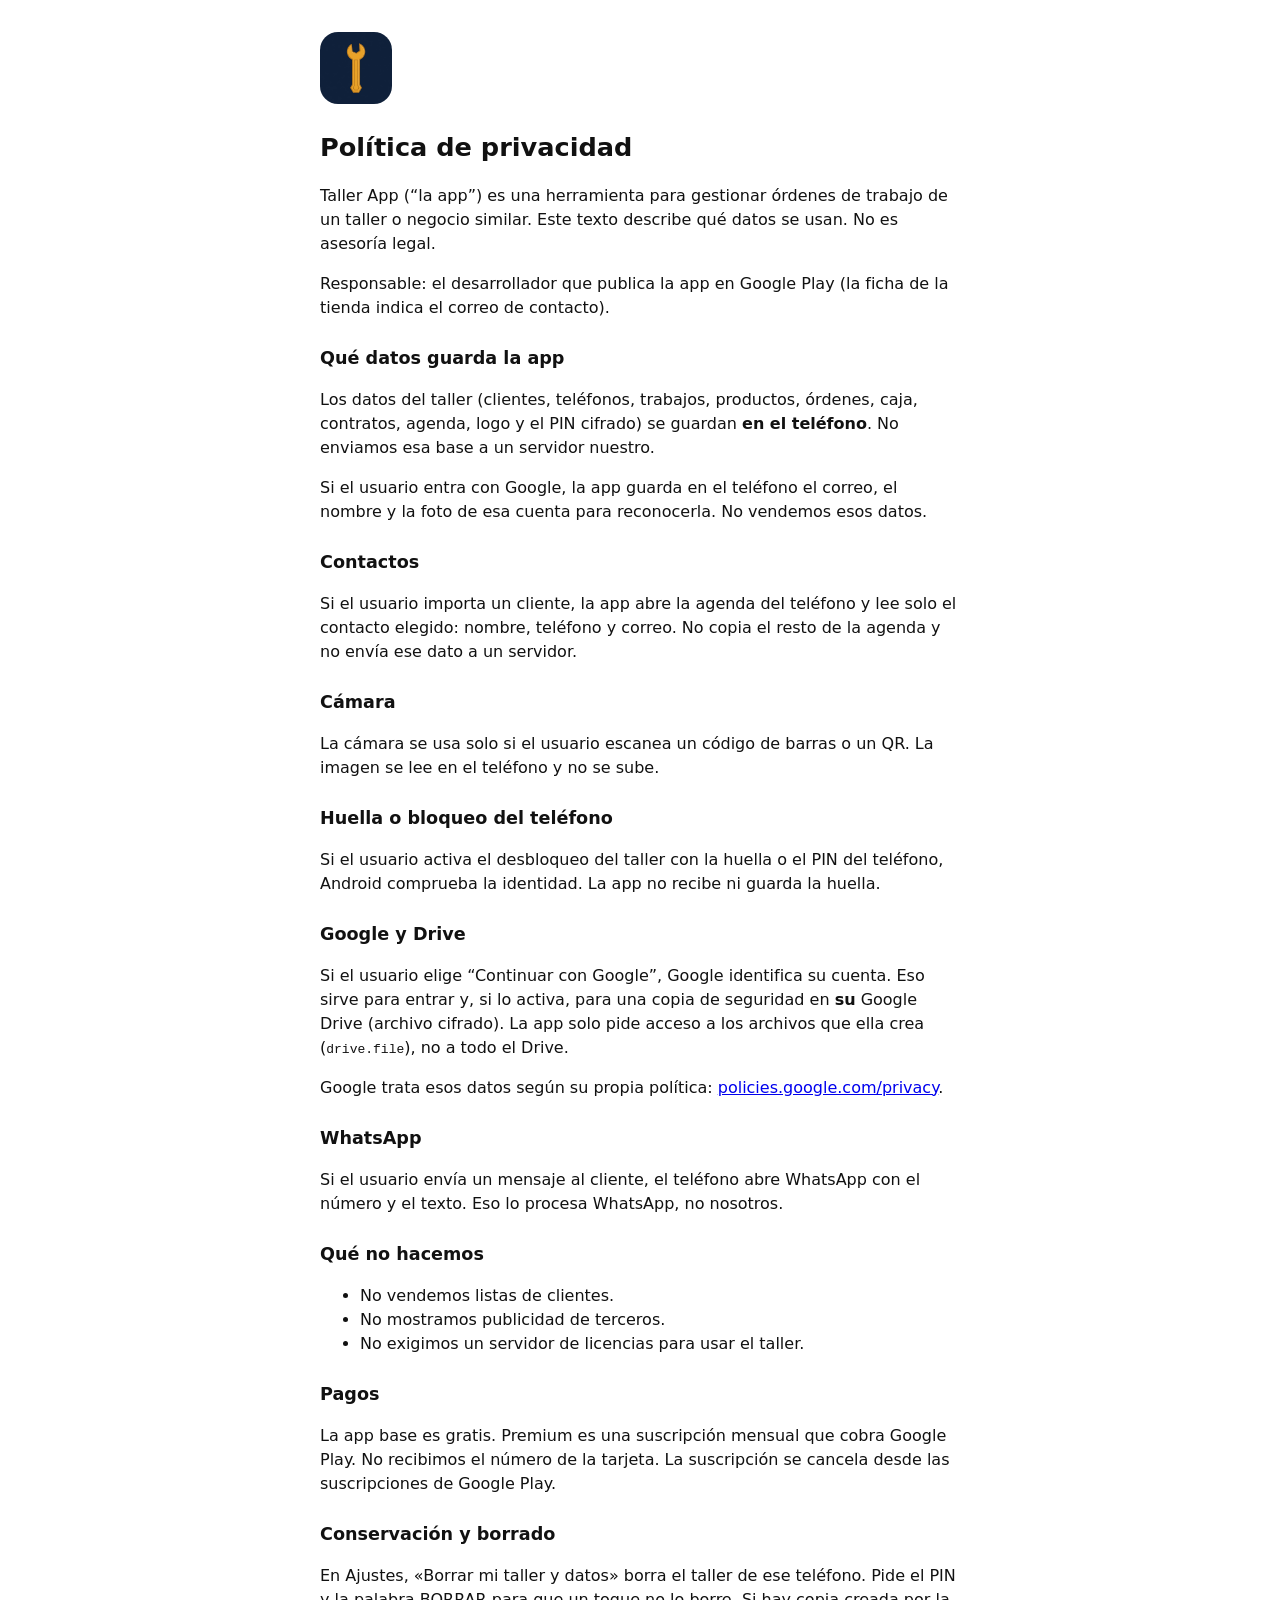
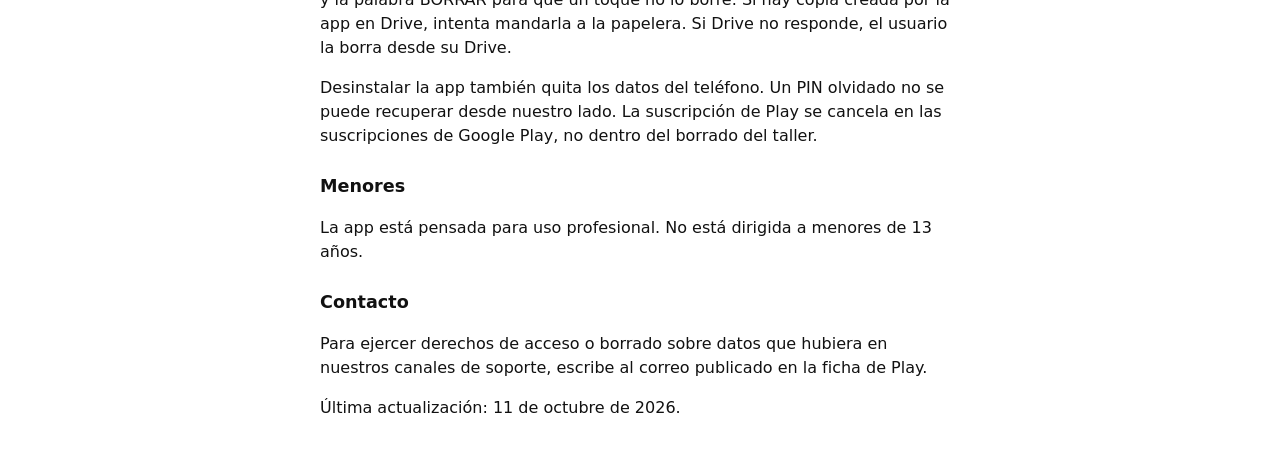
==== index.html @ 1e2e324b "Publica la politica de privacidad de Taller App" ====
<!DOCTYPE html>
<html lang="es">
<head>
  <meta charset="UTF-8" />
  <meta name="viewport" content="width=device-width, initial-scale=1" />
  <title>Política de privacidad — Taller App</title>
  <style>
    body { font-family: system-ui, sans-serif; max-width: 40rem; margin: 2rem auto; padding: 0 1rem; line-height: 1.5; color: #111; }
    h1 { font-size: 1.6rem; }
    h2 { font-size: 1.1rem; margin-top: 1.6rem; }
    img { border-radius: 18px; }
  </style>
</head>
<body>
  <p><img src="icono.png" alt="" width="72" height="72" /></p>
  <h1>Política de privacidad</h1>
  <p>Taller App (“la app”) es una herramienta para gestionar órdenes de trabajo de un taller o negocio similar. Este texto describe qué datos se usan. No es asesoría legal.</p>
  <p>Responsable: el desarrollador que publica la app en Google Play (la ficha de la tienda indica el correo de contacto).</p>

  <h2>Qué datos guarda la app</h2>
  <p>Los datos del taller (clientes, teléfonos, trabajos, productos, órdenes, caja, contratos, agenda, logo y el PIN cifrado) se guardan <strong>en el teléfono</strong>. No enviamos esa base a un servidor nuestro.</p>
  <p>Si el usuario entra con Google, la app guarda en el teléfono el correo, el nombre y la foto de esa cuenta para reconocerla. No vendemos esos datos.</p>

  <h2>Contactos</h2>
  <p>Si el usuario importa un cliente, la app abre la agenda del teléfono y lee solo el contacto elegido: nombre, teléfono y correo. No copia el resto de la agenda y no envía ese dato a un servidor.</p>

  <h2>Cámara</h2>
  <p>La cámara se usa solo si el usuario escanea un código de barras o un QR. La imagen se lee en el teléfono y no se sube.</p>

  <h2>Huella o bloqueo del teléfono</h2>
  <p>Si el usuario activa el desbloqueo del taller con la huella o el PIN del teléfono, Android comprueba la identidad. La app no recibe ni guarda la huella.</p>

  <h2>Google y Drive</h2>
  <p>Si el usuario elige “Continuar con Google”, Google identifica su cuenta. Eso sirve para entrar y, si lo activa, para una copia de seguridad en <strong>su</strong> Google Drive (archivo cifrado). La app solo pide acceso a los archivos que ella crea (<code>drive.file</code>), no a todo el Drive.</p>
  <p>Google trata esos datos según su propia política: <a href="https://policies.google.com/privacy">policies.google.com/privacy</a>.</p>

  <h2>WhatsApp</h2>
  <p>Si el usuario envía un mensaje al cliente, el teléfono abre WhatsApp con el número y el texto. Eso lo procesa WhatsApp, no nosotros.</p>

  <h2>Qué no hacemos</h2>
  <ul>
    <li>No vendemos listas de clientes.</li>
    <li>No mostramos publicidad de terceros.</li>
    <li>No exigimos un servidor de licencias para usar el taller.</li>
  </ul>

  <h2>Pagos</h2>
  <p>La app base es gratis. Premium es una suscripción mensual que cobra Google Play. No recibimos el número de la tarjeta. La suscripción se cancela desde las suscripciones de Google Play.</p>

  <h2>Conservación y borrado</h2>
  <p>En Ajustes, «Borrar mi taller y datos» borra el taller de ese teléfono. Pide el PIN y la palabra BORRAR para que un toque no lo borre. Si hay copia creada por la app en Drive, intenta mandarla a la papelera. Si Drive no responde, el usuario la borra desde su Drive.</p>
  <p>Desinstalar la app también quita los datos del teléfono. Un PIN olvidado no se puede recuperar desde nuestro lado. La suscripción de Play se cancela en las suscripciones de Google Play, no dentro del borrado del taller.</p>

  <h2>Menores</h2>
  <p>La app está pensada para uso profesional. No está dirigida a menores de 13 años.</p>

  <h2>Contacto</h2>
  <p>Para ejercer derechos de acceso o borrado sobre datos que hubiera en nuestros canales de soporte, escribe al correo publicado en la ficha de Play.</p>
  <p>Última actualización: 11 de octubre de 2026.</p>
</body>
</html>
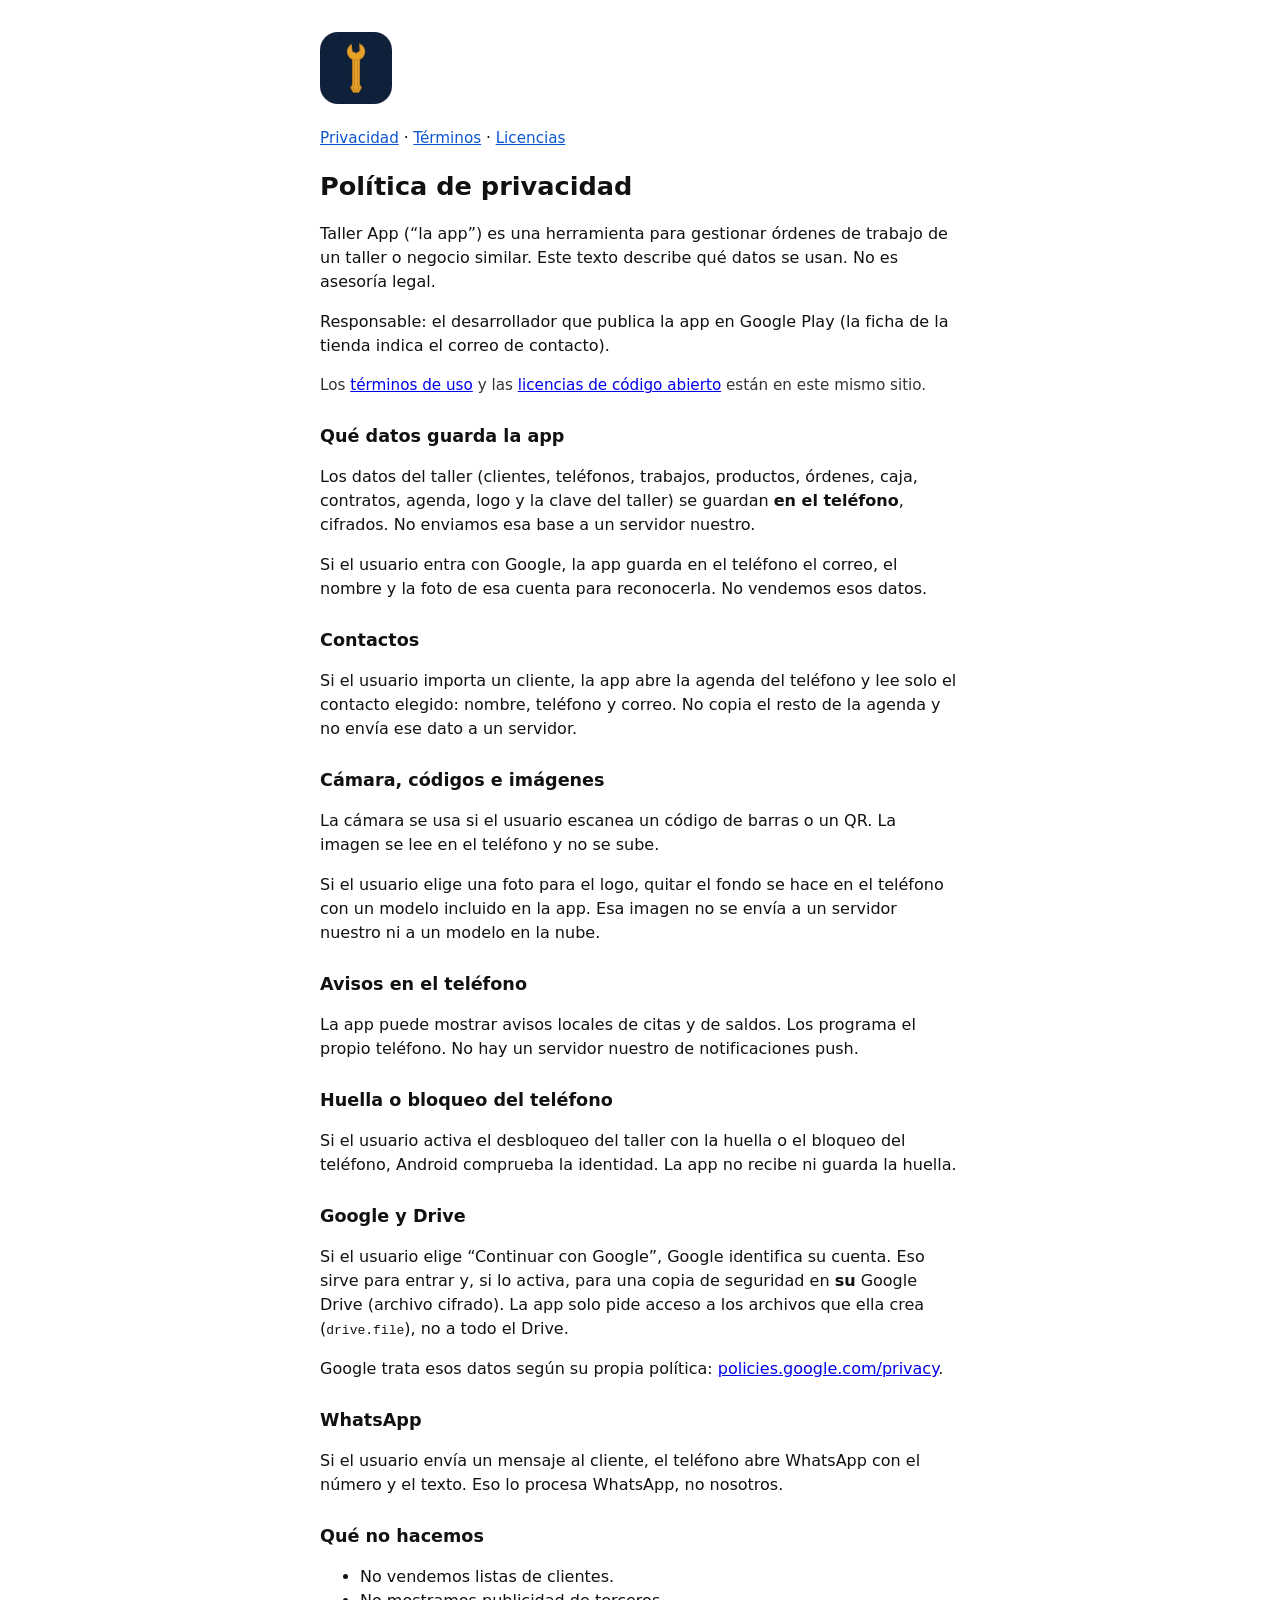
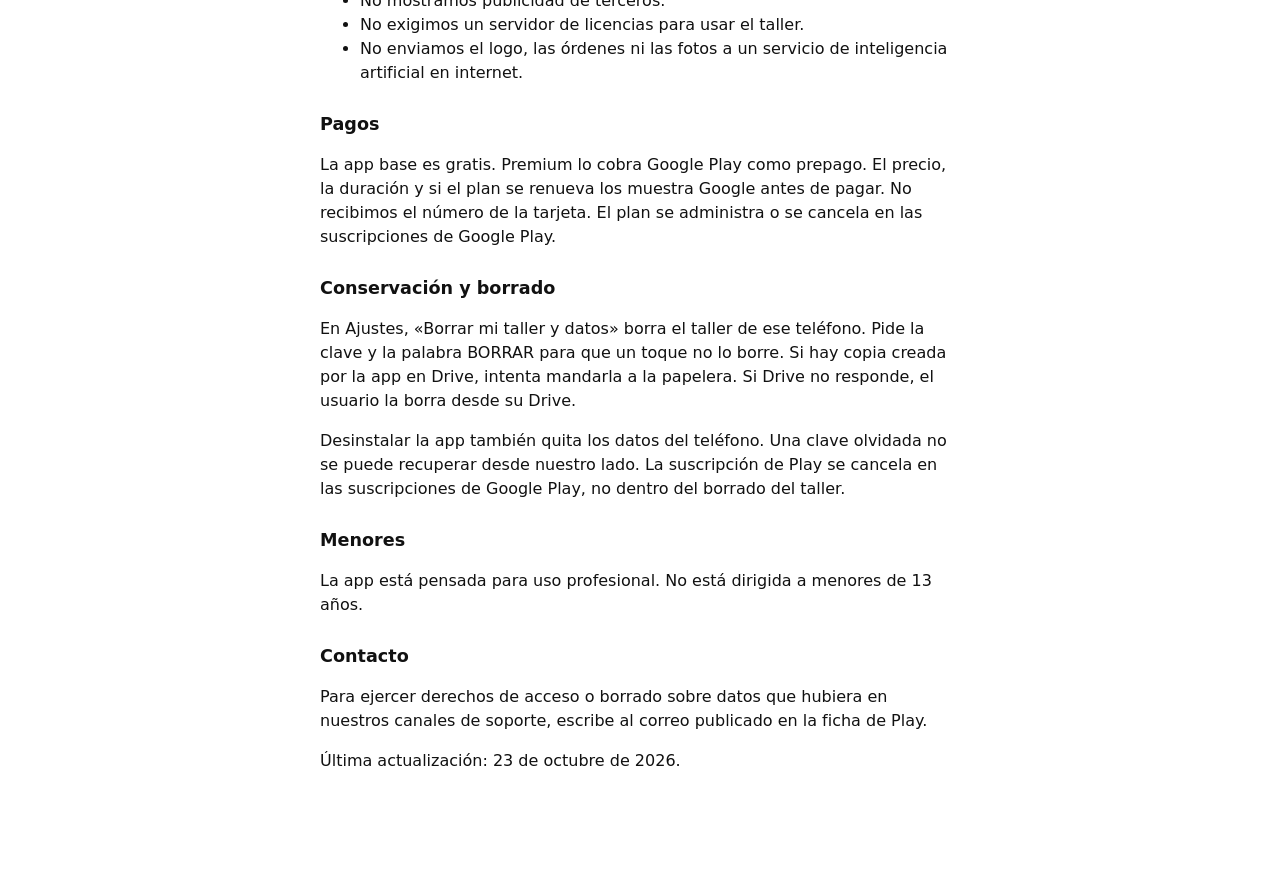
==== commit ec4988b9: "Publica terminos, licencias de codigo abierto y actualiza la privacidad. El sitio de Play ahora incl" ====
--- a/index.html
+++ b/index.html
@@ -5,30 +5,43 @@
   <meta name="viewport" content="width=device-width, initial-scale=1" />
   <title>Política de privacidad — Taller App</title>
   <style>
-    body { font-family: system-ui, sans-serif; max-width: 40rem; margin: 2rem auto; padding: 0 1rem; line-height: 1.5; color: #111; }
+    body { font-family: system-ui, sans-serif; max-width: 40rem; margin: 2rem auto; padding: 0 1rem 3rem; line-height: 1.5; color: #111; }
     h1 { font-size: 1.6rem; }
     h2 { font-size: 1.1rem; margin-top: 1.6rem; }
     img { border-radius: 18px; }
+    nav { font-size: 0.95rem; }
+    nav a { color: #0b57d0; }
+    .note { color: #333; font-size: 0.95rem; }
   </style>
 </head>
 <body>
   <p><img src="icono.png" alt="" width="72" height="72" /></p>
+  <nav>
+    <a href="./" aria-current="page">Privacidad</a>
+    · <a href="terminos.html">Términos</a>
+    · <a href="licencias.html">Licencias</a>
+  </nav>
   <h1>Política de privacidad</h1>
   <p>Taller App (“la app”) es una herramienta para gestionar órdenes de trabajo de un taller o negocio similar. Este texto describe qué datos se usan. No es asesoría legal.</p>
   <p>Responsable: el desarrollador que publica la app en Google Play (la ficha de la tienda indica el correo de contacto).</p>
+  <p class="note">Los <a href="terminos.html">términos de uso</a> y las <a href="licencias.html">licencias de código abierto</a> están en este mismo sitio.</p>
 
   <h2>Qué datos guarda la app</h2>
-  <p>Los datos del taller (clientes, teléfonos, trabajos, productos, órdenes, caja, contratos, agenda, logo y el PIN cifrado) se guardan <strong>en el teléfono</strong>. No enviamos esa base a un servidor nuestro.</p>
+  <p>Los datos del taller (clientes, teléfonos, trabajos, productos, órdenes, caja, contratos, agenda, logo y la clave del taller) se guardan <strong>en el teléfono</strong>, cifrados. No enviamos esa base a un servidor nuestro.</p>
   <p>Si el usuario entra con Google, la app guarda en el teléfono el correo, el nombre y la foto de esa cuenta para reconocerla. No vendemos esos datos.</p>
 
   <h2>Contactos</h2>
   <p>Si el usuario importa un cliente, la app abre la agenda del teléfono y lee solo el contacto elegido: nombre, teléfono y correo. No copia el resto de la agenda y no envía ese dato a un servidor.</p>
 
-  <h2>Cámara</h2>
-  <p>La cámara se usa solo si el usuario escanea un código de barras o un QR. La imagen se lee en el teléfono y no se sube.</p>
+  <h2>Cámara, códigos e imágenes</h2>
+  <p>La cámara se usa si el usuario escanea un código de barras o un QR. La imagen se lee en el teléfono y no se sube.</p>
+  <p>Si el usuario elige una foto para el logo, quitar el fondo se hace en el teléfono con un modelo incluido en la app. Esa imagen no se envía a un servidor nuestro ni a un modelo en la nube.</p>
+
+  <h2>Avisos en el teléfono</h2>
+  <p>La app puede mostrar avisos locales de citas y de saldos. Los programa el propio teléfono. No hay un servidor nuestro de notificaciones push.</p>
 
   <h2>Huella o bloqueo del teléfono</h2>
-  <p>Si el usuario activa el desbloqueo del taller con la huella o el PIN del teléfono, Android comprueba la identidad. La app no recibe ni guarda la huella.</p>
+  <p>Si el usuario activa el desbloqueo del taller con la huella o el bloqueo del teléfono, Android comprueba la identidad. La app no recibe ni guarda la huella.</p>
 
   <h2>Google y Drive</h2>
   <p>Si el usuario elige “Continuar con Google”, Google identifica su cuenta. Eso sirve para entrar y, si lo activa, para una copia de seguridad en <strong>su</strong> Google Drive (archivo cifrado). La app solo pide acceso a los archivos que ella crea (<code>drive.file</code>), no a todo el Drive.</p>
@@ -42,20 +55,21 @@
     <li>No vendemos listas de clientes.</li>
     <li>No mostramos publicidad de terceros.</li>
     <li>No exigimos un servidor de licencias para usar el taller.</li>
+    <li>No enviamos el logo, las órdenes ni las fotos a un servicio de inteligencia artificial en internet.</li>
   </ul>
 
   <h2>Pagos</h2>
-  <p>La app base es gratis. Premium es una suscripción mensual que cobra Google Play. No recibimos el número de la tarjeta. La suscripción se cancela desde las suscripciones de Google Play.</p>
+  <p>La app base es gratis. Premium lo cobra Google Play como prepago. El precio, la duración y si el plan se renueva los muestra Google antes de pagar. No recibimos el número de la tarjeta. El plan se administra o se cancela en las suscripciones de Google Play.</p>
 
   <h2>Conservación y borrado</h2>
-  <p>En Ajustes, «Borrar mi taller y datos» borra el taller de ese teléfono. Pide el PIN y la palabra BORRAR para que un toque no lo borre. Si hay copia creada por la app en Drive, intenta mandarla a la papelera. Si Drive no responde, el usuario la borra desde su Drive.</p>
-  <p>Desinstalar la app también quita los datos del teléfono. Un PIN olvidado no se puede recuperar desde nuestro lado. La suscripción de Play se cancela en las suscripciones de Google Play, no dentro del borrado del taller.</p>
+  <p>En Ajustes, «Borrar mi taller y datos» borra el taller de ese teléfono. Pide la clave y la palabra BORRAR para que un toque no lo borre. Si hay copia creada por la app en Drive, intenta mandarla a la papelera. Si Drive no responde, el usuario la borra desde su Drive.</p>
+  <p>Desinstalar la app también quita los datos del teléfono. Una clave olvidada no se puede recuperar desde nuestro lado. La suscripción de Play se cancela en las suscripciones de Google Play, no dentro del borrado del taller.</p>
 
   <h2>Menores</h2>
   <p>La app está pensada para uso profesional. No está dirigida a menores de 13 años.</p>
 
   <h2>Contacto</h2>
   <p>Para ejercer derechos de acceso o borrado sobre datos que hubiera en nuestros canales de soporte, escribe al correo publicado en la ficha de Play.</p>
-  <p>Última actualización: 11 de octubre de 2026.</p>
+  <p>Última actualización: 23 de octubre de 2026.</p>
 </body>
 </html>
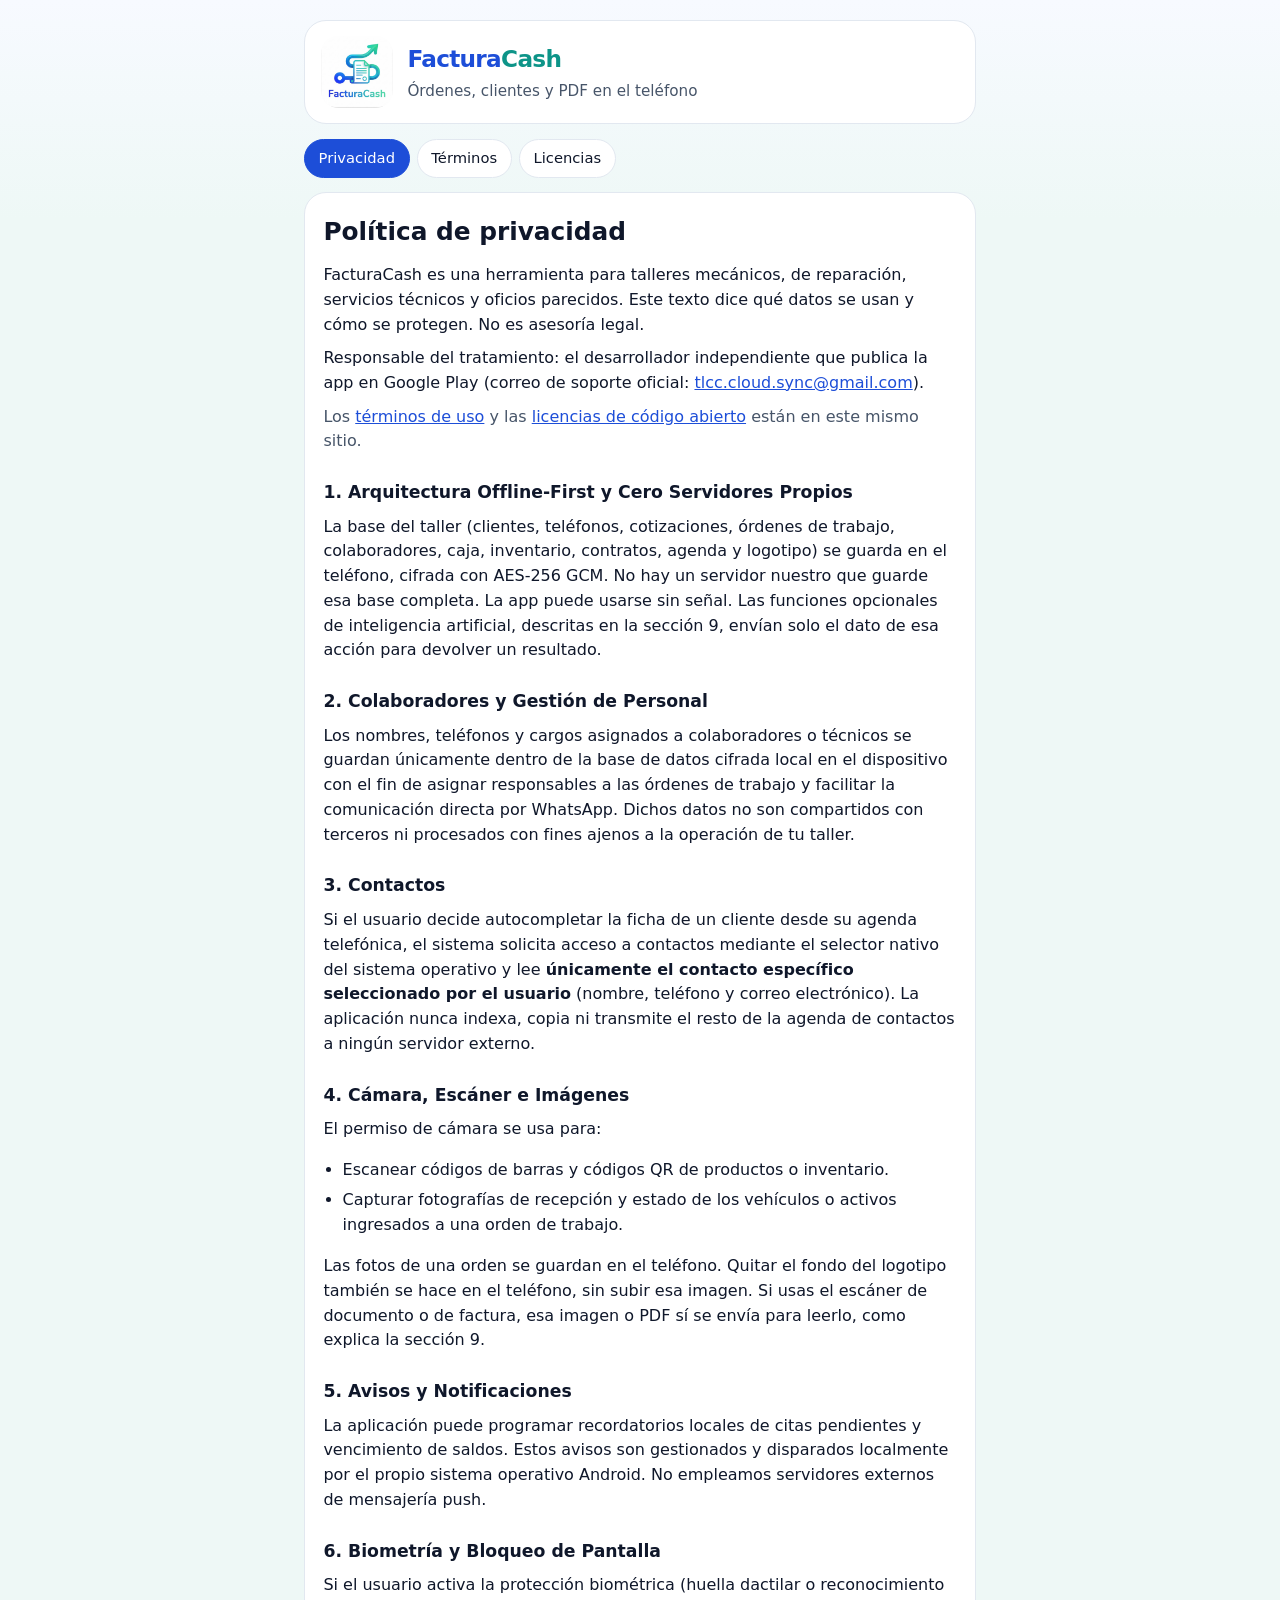
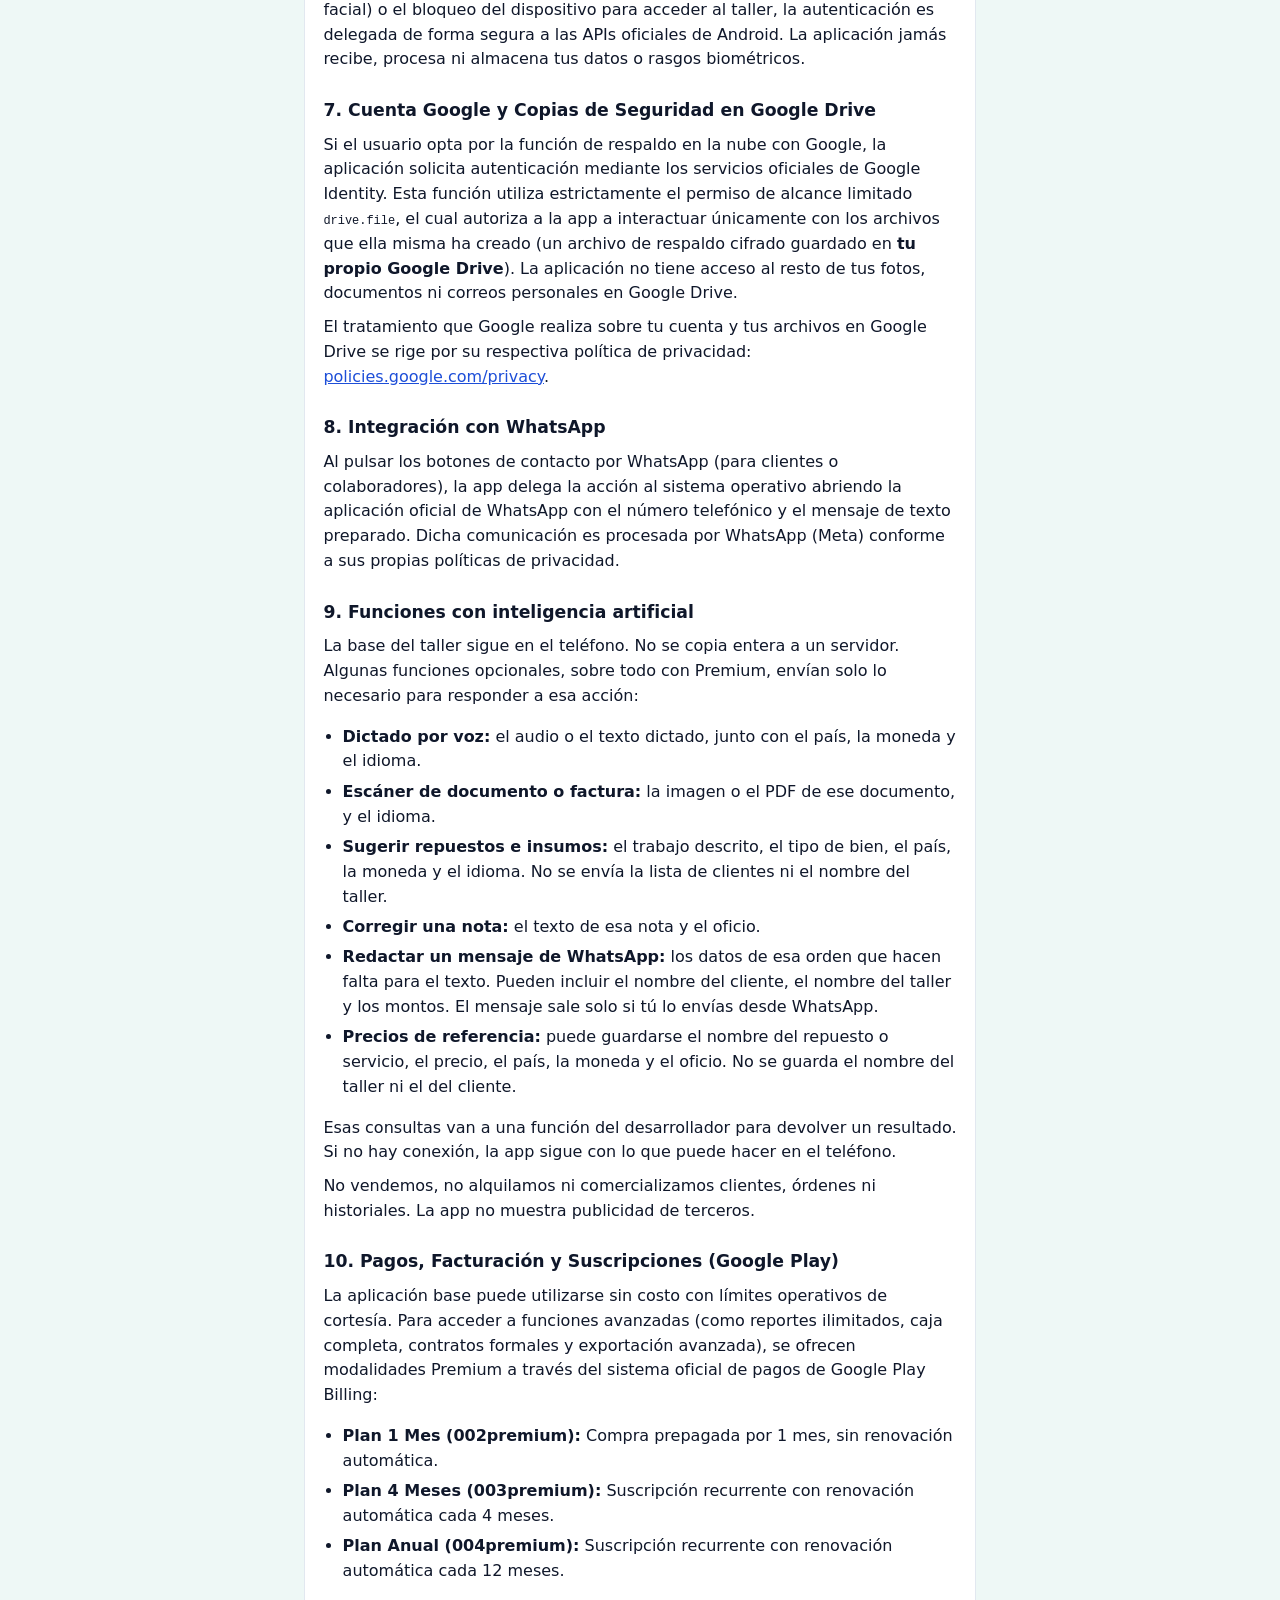
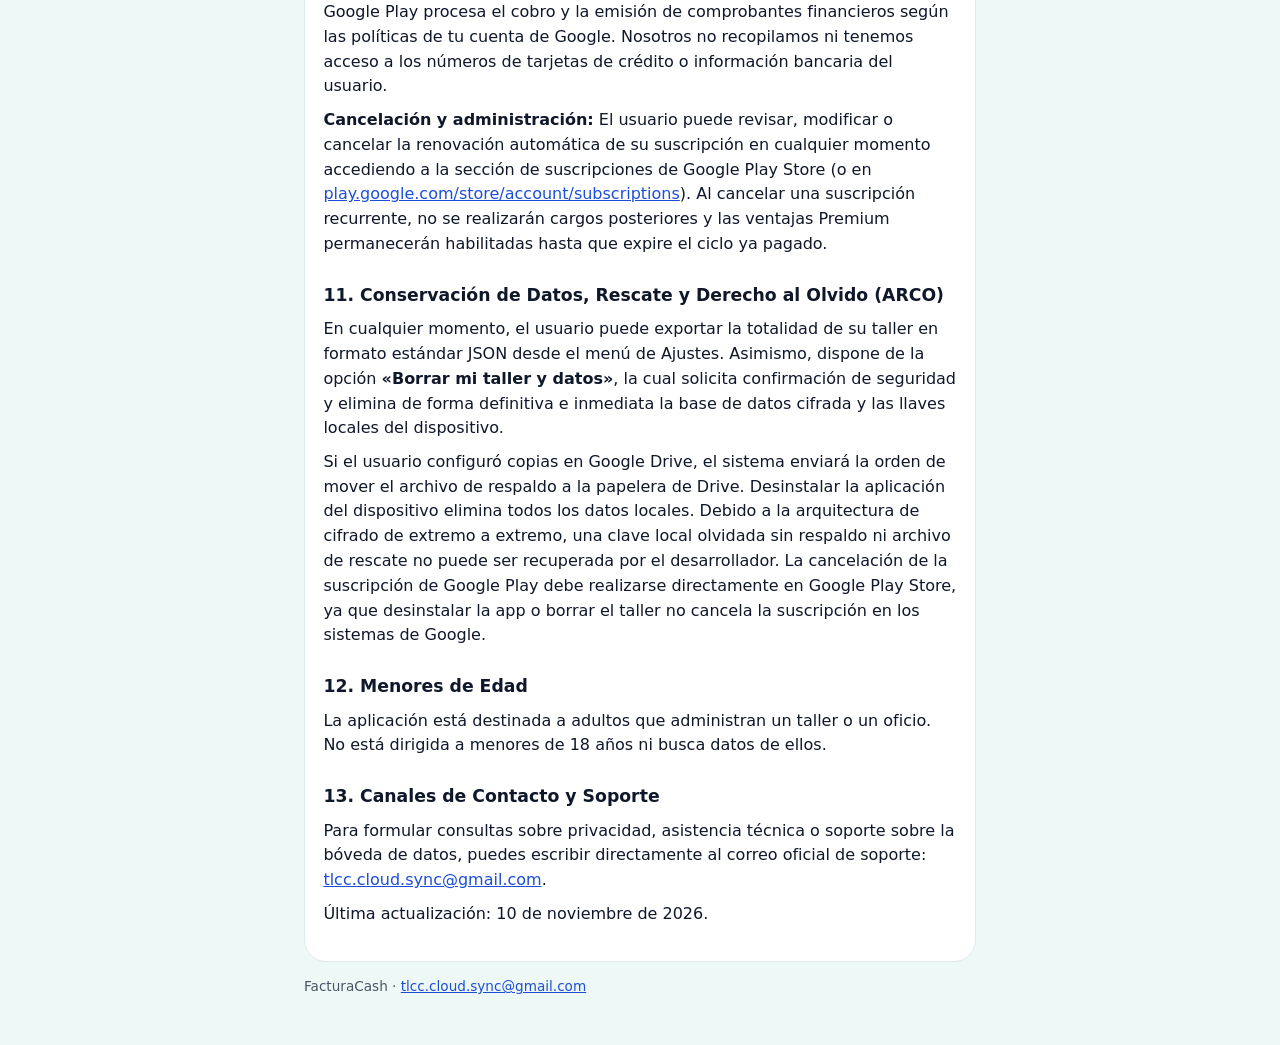
==== commit 8c27af30: "Publica la pagina de FacturaCash con privacidad, terminos y licencias." ====
--- a/index.html
+++ b/index.html
@@ -3,73 +3,95 @@
 <head>
   <meta charset="UTF-8" />
   <meta name="viewport" content="width=device-width, initial-scale=1" />
-  <title>Política de privacidad — Taller App</title>
-  <style>
-    body { font-family: system-ui, sans-serif; max-width: 40rem; margin: 2rem auto; padding: 0 1rem 3rem; line-height: 1.5; color: #111; }
-    h1 { font-size: 1.6rem; }
-    h2 { font-size: 1.1rem; margin-top: 1.6rem; }
-    img { border-radius: 18px; }
-    nav { font-size: 0.95rem; }
-    nav a { color: #0b57d0; }
-    .note { color: #333; font-size: 0.95rem; }
-  </style>
+  <title>Política de privacidad — FacturaCash</title>
+  <link rel="stylesheet" href="styles.css" />
+  <link rel="icon" href="icono.png" />
 </head>
 <body>
-  <p><img src="icono.png" alt="" width="72" height="72" /></p>
+  <div class="wrap">
+  <header class="top">
+    <img src="icono.png" alt="" width="72" height="72" />
+    <div>
+      <p class="brand"><span class="a">Factura</span><span class="b">Cash</span></p>
+      <p class="tag">Órdenes, clientes y PDF en el teléfono</p>
+    </div>
+  </header>
   <nav>
     <a href="./" aria-current="page">Privacidad</a>
-    · <a href="terminos.html">Términos</a>
-    · <a href="licencias.html">Licencias</a>
+    <a href="terminos.html">Términos</a>
+    <a href="licencias.html">Licencias</a>
   </nav>
+  <main>
   <h1>Política de privacidad</h1>
-  <p>Taller App (“la app”) es una herramienta para gestionar órdenes de trabajo de un taller o negocio similar. Este texto describe qué datos se usan. No es asesoría legal.</p>
-  <p>Responsable: el desarrollador que publica la app en Google Play (la ficha de la tienda indica el correo de contacto).</p>
+  <p>FacturaCash es una herramienta para talleres mecánicos, de reparación, servicios técnicos y oficios parecidos. Este texto dice qué datos se usan y cómo se protegen. No es asesoría legal.</p>
+  <p>Responsable del tratamiento: el desarrollador independiente que publica la app en Google Play (correo de soporte oficial: <a href="mailto:tlcc.cloud.sync@gmail.com">tlcc.cloud.sync@gmail.com</a>).</p>
   <p class="note">Los <a href="terminos.html">términos de uso</a> y las <a href="licencias.html">licencias de código abierto</a> están en este mismo sitio.</p>
 
-  <h2>Qué datos guarda la app</h2>
-  <p>Los datos del taller (clientes, teléfonos, trabajos, productos, órdenes, caja, contratos, agenda, logo y la clave del taller) se guardan <strong>en el teléfono</strong>, cifrados. No enviamos esa base a un servidor nuestro.</p>
-  <p>Si el usuario entra con Google, la app guarda en el teléfono el correo, el nombre y la foto de esa cuenta para reconocerla. No vendemos esos datos.</p>
+  <h2>1. Arquitectura Offline-First y Cero Servidores Propios</h2>
+  <p>La base del taller (clientes, teléfonos, cotizaciones, órdenes de trabajo, colaboradores, caja, inventario, contratos, agenda y logotipo) se guarda en el teléfono, cifrada con AES-256 GCM. No hay un servidor nuestro que guarde esa base completa. La app puede usarse sin señal. Las funciones opcionales de inteligencia artificial, descritas en la sección 9, envían solo el dato de esa acción para devolver un resultado.</p>
 
-  <h2>Contactos</h2>
-  <p>Si el usuario importa un cliente, la app abre la agenda del teléfono y lee solo el contacto elegido: nombre, teléfono y correo. No copia el resto de la agenda y no envía ese dato a un servidor.</p>
+  <h2>2. Colaboradores y Gestión de Personal</h2>
+  <p>Los nombres, teléfonos y cargos asignados a colaboradores o técnicos se guardan únicamente dentro de la base de datos cifrada local en el dispositivo con el fin de asignar responsables a las órdenes de trabajo y facilitar la comunicación directa por WhatsApp. Dichos datos no son compartidos con terceros ni procesados con fines ajenos a la operación de tu taller.</p>
 
-  <h2>Cámara, códigos e imágenes</h2>
-  <p>La cámara se usa si el usuario escanea un código de barras o un QR. La imagen se lee en el teléfono y no se sube.</p>
-  <p>Si el usuario elige una foto para el logo, quitar el fondo se hace en el teléfono con un modelo incluido en la app. Esa imagen no se envía a un servidor nuestro ni a un modelo en la nube.</p>
+  <h2>3. Contactos</h2>
+  <p>Si el usuario decide autocompletar la ficha de un cliente desde su agenda telefónica, el sistema solicita acceso a contactos mediante el selector nativo del sistema operativo y lee <strong>únicamente el contacto específico seleccionado por el usuario</strong> (nombre, teléfono y correo electrónico). La aplicación nunca indexa, copia ni transmite el resto de la agenda de contactos a ningún servidor externo.</p>
 
-  <h2>Avisos en el teléfono</h2>
-  <p>La app puede mostrar avisos locales de citas y de saldos. Los programa el propio teléfono. No hay un servidor nuestro de notificaciones push.</p>
+  <h2>4. Cámara, Escáner e Imágenes</h2>
+  <p>El permiso de cámara se usa para:</p>
+  <ul>
+    <li>Escanear códigos de barras y códigos QR de productos o inventario.</li>
+    <li>Capturar fotografías de recepción y estado de los vehículos o activos ingresados a una orden de trabajo.</li>
+  </ul>
+  <p>Las fotos de una orden se guardan en el teléfono. Quitar el fondo del logotipo también se hace en el teléfono, sin subir esa imagen. Si usas el escáner de documento o de factura, esa imagen o PDF sí se envía para leerlo, como explica la sección 9.</p>
 
-  <h2>Huella o bloqueo del teléfono</h2>
-  <p>Si el usuario activa el desbloqueo del taller con la huella o el bloqueo del teléfono, Android comprueba la identidad. La app no recibe ni guarda la huella.</p>
+  <h2>5. Avisos y Notificaciones</h2>
+  <p>La aplicación puede programar recordatorios locales de citas pendientes y vencimiento de saldos. Estos avisos son gestionados y disparados localmente por el propio sistema operativo Android. No empleamos servidores externos de mensajería push.</p>
 
-  <h2>Google y Drive</h2>
-  <p>Si el usuario elige “Continuar con Google”, Google identifica su cuenta. Eso sirve para entrar y, si lo activa, para una copia de seguridad en <strong>su</strong> Google Drive (archivo cifrado). La app solo pide acceso a los archivos que ella crea (<code>drive.file</code>), no a todo el Drive.</p>
-  <p>Google trata esos datos según su propia política: <a href="https://policies.google.com/privacy">policies.google.com/privacy</a>.</p>
+  <h2>6. Biometría y Bloqueo de Pantalla</h2>
+  <p>Si el usuario activa la protección biométrica (huella dactilar o reconocimiento facial) o el bloqueo del dispositivo para acceder al taller, la autenticación es delegada de forma segura a las APIs oficiales de Android. La aplicación jamás recibe, procesa ni almacena tus datos o rasgos biométricos.</p>
 
-  <h2>WhatsApp</h2>
-  <p>Si el usuario envía un mensaje al cliente, el teléfono abre WhatsApp con el número y el texto. Eso lo procesa WhatsApp, no nosotros.</p>
+  <h2>7. Cuenta Google y Copias de Seguridad en Google Drive</h2>
+  <p>Si el usuario opta por la función de respaldo en la nube con Google, la aplicación solicita autenticación mediante los servicios oficiales de Google Identity. Esta función utiliza estrictamente el permiso de alcance limitado <code>drive.file</code>, el cual autoriza a la app a interactuar únicamente con los archivos que ella misma ha creado (un archivo de respaldo cifrado guardado en <strong>tu propio Google Drive</strong>). La aplicación no tiene acceso al resto de tus fotos, documentos ni correos personales en Google Drive.</p>
+  <p>El tratamiento que Google realiza sobre tu cuenta y tus archivos en Google Drive se rige por su respectiva política de privacidad: <a href="https://policies.google.com/privacy" target="_blank" rel="noopener">policies.google.com/privacy</a>.</p>
 
-  <h2>Qué no hacemos</h2>
+  <h2>8. Integración con WhatsApp</h2>
+  <p>Al pulsar los botones de contacto por WhatsApp (para clientes o colaboradores), la app delega la acción al sistema operativo abriendo la aplicación oficial de WhatsApp con el número telefónico y el mensaje de texto preparado. Dicha comunicación es procesada por WhatsApp (Meta) conforme a sus propias políticas de privacidad.</p>
+
+  <h2>9. Funciones con inteligencia artificial</h2>
+  <p>La base del taller sigue en el teléfono. No se copia entera a un servidor. Algunas funciones opcionales, sobre todo con Premium, envían solo lo necesario para responder a esa acción:</p>
   <ul>
-    <li>No vendemos listas de clientes.</li>
-    <li>No mostramos publicidad de terceros.</li>
-    <li>No exigimos un servidor de licencias para usar el taller.</li>
-    <li>No enviamos el logo, las órdenes ni las fotos a un servicio de inteligencia artificial en internet.</li>
+    <li><strong>Dictado por voz:</strong> el audio o el texto dictado, junto con el país, la moneda y el idioma.</li>
+    <li><strong>Escáner de documento o factura:</strong> la imagen o el PDF de ese documento, y el idioma.</li>
+    <li><strong>Sugerir repuestos e insumos:</strong> el trabajo descrito, el tipo de bien, el país, la moneda y el idioma. No se envía la lista de clientes ni el nombre del taller.</li>
+    <li><strong>Corregir una nota:</strong> el texto de esa nota y el oficio.</li>
+    <li><strong>Redactar un mensaje de WhatsApp:</strong> los datos de esa orden que hacen falta para el texto. Pueden incluir el nombre del cliente, el nombre del taller y los montos. El mensaje sale solo si tú lo envías desde WhatsApp.</li>
+    <li><strong>Precios de referencia:</strong> puede guardarse el nombre del repuesto o servicio, el precio, el país, la moneda y el oficio. No se guarda el nombre del taller ni el del cliente.</li>
   </ul>
+  <p>Esas consultas van a una función del desarrollador para devolver un resultado. Si no hay conexión, la app sigue con lo que puede hacer en el teléfono.</p>
+  <p>No vendemos, no alquilamos ni comercializamos clientes, órdenes ni historiales. La app no muestra publicidad de terceros.</p>
 
-  <h2>Pagos</h2>
-  <p>La app base es gratis. Premium lo cobra Google Play como prepago. El precio, la duración y si el plan se renueva los muestra Google antes de pagar. No recibimos el número de la tarjeta. El plan se administra o se cancela en las suscripciones de Google Play.</p>
+  <h2>10. Pagos, Facturación y Suscripciones (Google Play)</h2>
+  <p>La aplicación base puede utilizarse sin costo con límites operativos de cortesía. Para acceder a funciones avanzadas (como reportes ilimitados, caja completa, contratos formales y exportación avanzada), se ofrecen modalidades Premium a través del sistema oficial de pagos de Google Play Billing:</p>
+  <ul>
+    <li><strong>Plan 1 Mes (002premium):</strong> Compra prepagada por 1 mes, sin renovación automática.</li>
+    <li><strong>Plan 4 Meses (003premium):</strong> Suscripción recurrente con renovación automática cada 4 meses.</li>
+    <li><strong>Plan Anual (004premium):</strong> Suscripción recurrente con renovación automática cada 12 meses.</li>
+  </ul>
+  <p>Google Play procesa el cobro y la emisión de comprobantes financieros según las políticas de tu cuenta de Google. Nosotros no recopilamos ni tenemos acceso a los números de tarjetas de crédito o información bancaria del usuario.</p>
+  <p><strong>Cancelación y administración:</strong> El usuario puede revisar, modificar o cancelar la renovación automática de su suscripción en cualquier momento accediendo a la sección de suscripciones de Google Play Store (o en <a href="https://play.google.com/store/account/subscriptions" target="_blank" rel="noopener">play.google.com/store/account/subscriptions</a>). Al cancelar una suscripción recurrente, no se realizarán cargos posteriores y las ventajas Premium permanecerán habilitadas hasta que expire el ciclo ya pagado.</p>
 
-  <h2>Conservación y borrado</h2>
-  <p>En Ajustes, «Borrar mi taller y datos» borra el taller de ese teléfono. Pide la clave y la palabra BORRAR para que un toque no lo borre. Si hay copia creada por la app en Drive, intenta mandarla a la papelera. Si Drive no responde, el usuario la borra desde su Drive.</p>
-  <p>Desinstalar la app también quita los datos del teléfono. Una clave olvidada no se puede recuperar desde nuestro lado. La suscripción de Play se cancela en las suscripciones de Google Play, no dentro del borrado del taller.</p>
+  <h2>11. Conservación de Datos, Rescate y Derecho al Olvido (ARCO)</h2>
+  <p>En cualquier momento, el usuario puede exportar la totalidad de su taller en formato estándar JSON desde el menú de Ajustes. Asimismo, dispone de la opción <strong>«Borrar mi taller y datos»</strong>, la cual solicita confirmación de seguridad y elimina de forma definitiva e inmediata la base de datos cifrada y las llaves locales del dispositivo.</p>
+  <p>Si el usuario configuró copias en Google Drive, el sistema enviará la orden de mover el archivo de respaldo a la papelera de Drive. Desinstalar la aplicación del dispositivo elimina todos los datos locales. Debido a la arquitectura de cifrado de extremo a extremo, una clave local olvidada sin respaldo ni archivo de rescate no puede ser recuperada por el desarrollador. La cancelación de la suscripción de Google Play debe realizarse directamente en Google Play Store, ya que desinstalar la app o borrar el taller no cancela la suscripción en los sistemas de Google.</p>
 
-  <h2>Menores</h2>
-  <p>La app está pensada para uso profesional. No está dirigida a menores de 13 años.</p>
+  <h2>12. Menores de Edad</h2>
+  <p>La aplicación está destinada a adultos que administran un taller o un oficio. No está dirigida a menores de 18 años ni busca datos de ellos.</p>
 
-  <h2>Contacto</h2>
-  <p>Para ejercer derechos de acceso o borrado sobre datos que hubiera en nuestros canales de soporte, escribe al correo publicado en la ficha de Play.</p>
-  <p>Última actualización: 23 de octubre de 2026.</p>
+  <h2>13. Canales de Contacto y Soporte</h2>
+  <p>Para formular consultas sobre privacidad, asistencia técnica o soporte sobre la bóveda de datos, puedes escribir directamente al correo oficial de soporte: <a href="mailto:tlcc.cloud.sync@gmail.com">tlcc.cloud.sync@gmail.com</a>.</p>
+  <p>Última actualización: 10 de noviembre de 2026.</p>
+  </main>
+  <footer>FacturaCash · <a href="mailto:tlcc.cloud.sync@gmail.com">tlcc.cloud.sync@gmail.com</a></footer>
+  </div>
 </body>
 </html>
--- a/styles.css
+++ b/styles.css
@@ -0,0 +1,116 @@
+:root {
+  --blue: #1d4ed8;
+  --teal: #0d9488;
+  --ink: #0f172a;
+  --muted: #475569;
+  --line: #e2e8f0;
+  --bg: #f3f7fb;
+}
+
+* { box-sizing: border-box; }
+
+body {
+  margin: 0;
+  font-family: "Segoe UI", system-ui, sans-serif;
+  line-height: 1.55;
+  color: var(--ink);
+  background: linear-gradient(180deg, #f7faff 0%, #eef8f6 220px);
+}
+
+.wrap {
+  max-width: 44rem;
+  margin: 0 auto;
+  padding: 1.25rem 1rem 3rem;
+}
+
+.top {
+  display: flex;
+  gap: 0.9rem;
+  align-items: center;
+  background: #fff;
+  border: 1px solid var(--line);
+  border-radius: 22px;
+  padding: 0.95rem 1rem;
+}
+
+.top img {
+  width: 72px;
+  height: 72px;
+  border-radius: 18px;
+  flex: none;
+}
+
+.brand {
+  margin: 0;
+  font-size: 1.45rem;
+  font-weight: 700;
+  letter-spacing: -0.03em;
+}
+
+.brand .a { color: var(--blue); }
+.brand .b { color: var(--teal); }
+
+.tag {
+  margin: 0.15rem 0 0;
+  color: var(--muted);
+  font-size: 0.95rem;
+}
+
+nav {
+  display: flex;
+  flex-wrap: wrap;
+  gap: 0.45rem;
+  margin: 0.9rem 0;
+}
+
+nav a {
+  text-decoration: none;
+  color: var(--ink);
+  background: #fff;
+  border: 1px solid var(--line);
+  border-radius: 999px;
+  padding: 0.45rem 0.85rem;
+  font-size: 0.92rem;
+}
+
+nav a[aria-current="page"] {
+  background: var(--blue);
+  border-color: var(--blue);
+  color: #fff;
+}
+
+main {
+  background: #fff;
+  border: 1px solid var(--line);
+  border-radius: 22px;
+  padding: 1.25rem 1.15rem 1.6rem;
+}
+
+h1 { font-size: 1.55rem; margin: 0 0 0.7rem; }
+h2 { font-size: 1.08rem; margin: 1.55rem 0 0.45rem; }
+h3 { font-size: 1rem; margin: 1.2rem 0 0.4rem; }
+p { margin: 0.55rem 0; }
+a { color: var(--blue); }
+.note { color: var(--muted); }
+ul { padding-left: 1.2rem; }
+li { margin: 0.35rem 0; }
+
+pre {
+  white-space: pre-wrap;
+  font-family: ui-monospace, Consolas, monospace;
+  font-size: 0.78rem;
+  line-height: 1.45;
+  background: #f8fafc;
+  border: 1px solid var(--line);
+  border-radius: 14px;
+  padding: 1rem;
+  overflow-wrap: anywhere;
+}
+
+code { font-size: 0.92em; }
+
+footer {
+  color: var(--muted);
+  font-size: 0.85rem;
+  margin-top: 0.9rem;
+}
